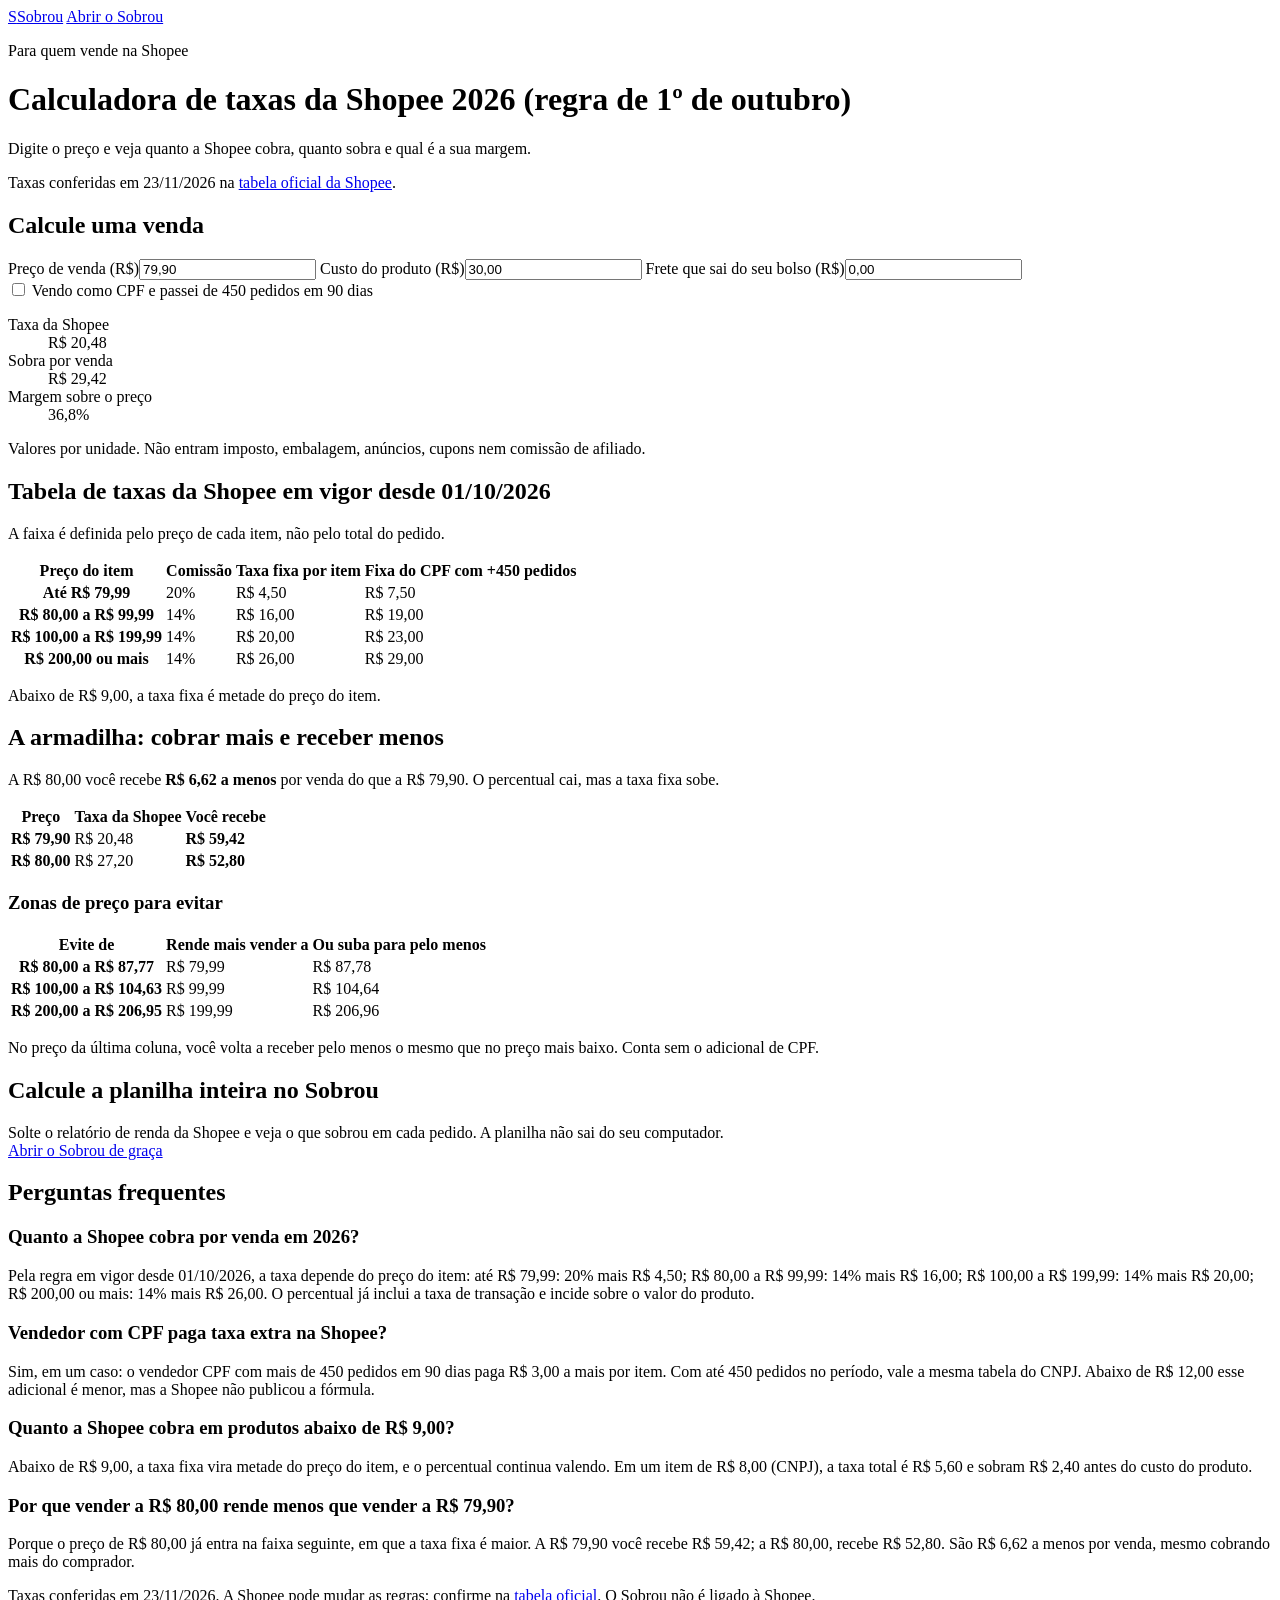
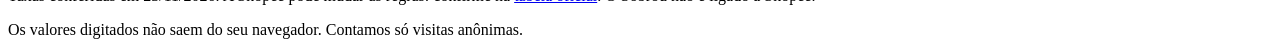
==== calculadora-taxas-shopee/index.html @ 9102aea3 "Publish the Shopee fee calculator page" ====
<!doctype html>
<html lang="pt-BR">
  <head>
    <meta http-equiv="Content-Security-Policy" content="default-src 'self'; script-src 'self'; style-src 'self' 'unsafe-inline'; img-src 'self' data:; font-src 'self'; connect-src 'self' https://eu.i.posthog.com; object-src 'none'; base-uri 'self'; form-action 'none'" />
    <meta charset="UTF-8" />
    <meta name="viewport" content="width=device-width, initial-scale=1" />
    <title>Calculadora de taxas da Shopee 2026: quanto a Shopee cobra</title>
    <meta name="description" content="Calcule grátis quanto a Shopee cobra por venda em 2026: taxa, quanto sobra e sua margem. Tabela em vigor, preços que rendem menos e perguntas frequentes." />
    <link rel="canonical" href="https://banzaki.github.io/sobrou-app/calculadora-taxas-shopee/" />
    <meta property="og:type" content="website" />
    <meta property="og:locale" content="pt_BR" />
    <meta property="og:title" content="Calculadora de taxas da Shopee 2026" />
    <meta property="og:description" content="Veja quanto a Shopee cobra e quanto sobra em cada venda." />
    <meta property="og:url" content="https://banzaki.github.io/sobrou-app/calculadora-taxas-shopee/" />
    <link rel="icon" href="data:image/svg+xml,%3Csvg xmlns='http://www.w3.org/2000/svg' viewBox='0 0 32 32'%3E%3Crect width='32' height='32' rx='8' fill='%231b1b1f'/%3E%3Ctext x='16' y='23' font-size='20' font-weight='700' text-anchor='middle' fill='%2339c58a' font-family='Arial'%3ES%3C/text%3E%3C/svg%3E" />
    <script type="module" crossorigin src="/sobrou-app/assets/calculator-DXij-sc-.js"></script>
    <link rel="modulepreload" crossorigin href="/sobrou-app/assets/styles-wYc5TM-w.js">
    <link rel="stylesheet" crossorigin href="/sobrou-app/assets/styles-n1t_iEj8.css">
    <link rel="stylesheet" crossorigin href="/sobrou-app/assets/calculator-CdUKqZpy.css">
  </head>
  <body>
    <header class="topbar">
  <div class="topbar-inner">
    <a class="logo" href="../" aria-label="Sobrou, início"><span class="logo-mark">S</span><span>Sobrou</span></a>
    <a class="top-link" href="../?utm_source=calculadora&utm_medium=cta">Abrir o Sobrou</a>
  </div>
</header>
<main class="main calc-page">
  <div class="stack">
    <div class="hero">
      <p class="kicker">Para quem vende na Shopee</p>
      <h1>Calculadora de taxas da Shopee 2026 (regra de 1º de outubro)</h1>
      <p class="lead">Digite o preço e veja quanto a Shopee cobra, quanto sobra e qual é a sua margem.</p>
      <p class="muted small note-line">Taxas conferidas em 23/11/2026 na <a href="https://seller.shopee.com.br/edu/article/26839" rel="noopener">tabela oficial da Shopee</a>.</p>
    </div>

    <section class="card calc" aria-labelledby="calc-title">
      <h2 id="calc-title">Calcule uma venda</h2>
      <div class="calc-fields">
        <label class="field" for="price">Preço de venda (R$)<input class="money" id="price" inputmode="decimal" autocomplete="off" value="79,90" /></label>
        <label class="field" for="cost">Custo do produto (R$)<input class="money" id="cost" inputmode="decimal" autocomplete="off" value="30,00" /></label>
        <label class="field" for="shipping">Frete que sai do seu bolso (R$)<input class="money" id="shipping" inputmode="decimal" autocomplete="off" value="0,00" /></label>
      </div>
      <label class="check"><input type="checkbox" id="cpf" /> Vendo como CPF e passei de 450 pedidos em 90 dias</label>
      <div id="result" aria-live="polite"><dl class="result-grid">
  <div><dt>Taxa da Shopee</dt><dd class="red">R$ 20,48</dd></div>
  <div><dt>Sobra por venda</dt><dd class="green">R$ 29,42</dd></div>
  <div><dt>Margem sobre o preço</dt><dd class="green">36,8%</dd></div>
</dl></div>
      <p class="muted small note-line">Valores por unidade. Não entram imposto, embalagem, anúncios, cupons nem comissão de afiliado.</p>
      <noscript><p class="notice warn">Ative o JavaScript para calcular outro preço.</p></noscript>
    </section>

    <section class="card" aria-labelledby="table-title">
      <h2 id="table-title">Tabela de taxas da Shopee em vigor desde 01/10/2026</h2>
      <p class="section-lead">A faixa é definida pelo preço de cada item, não pelo total do pedido.</p>
      <div class="table-wrap"><table class="orders compact" id="fee-table">
        <thead><tr><th scope="col">Preço do item</th><th scope="col" class="n">Comissão</th><th scope="col" class="n">Taxa fixa por item</th><th scope="col" class="n">Fixa do CPF com +450 pedidos</th></tr></thead>
        <tbody><tr><th scope="row">Até R$ 79,99</th><td class="n">20%</td><td class="n">R$ 4,50</td><td class="n">R$ 7,50</td></tr><tr><th scope="row">R$ 80,00 a R$ 99,99</th><td class="n">14%</td><td class="n">R$ 16,00</td><td class="n">R$ 19,00</td></tr><tr><th scope="row">R$ 100,00 a R$ 199,99</th><td class="n">14%</td><td class="n">R$ 20,00</td><td class="n">R$ 23,00</td></tr><tr><th scope="row">R$ 200,00 ou mais</th><td class="n">14%</td><td class="n">R$ 26,00</td><td class="n">R$ 29,00</td></tr></tbody>
      </table></div>
      <p class="muted small note-line">Abaixo de R$ 9,00, a taxa fixa é metade do preço do item.</p>
    </section>

    <section class="card" aria-labelledby="trap-title">
      <h2 id="trap-title">A armadilha: cobrar mais e receber menos</h2>
      <p class="section-lead">A R$ 80,00 você recebe <b>R$ 6,62 a menos</b> por venda do que a R$ 79,90. O percentual cai, mas a taxa fixa sobe.</p>
      <div class="table-wrap"><table class="orders compact" id="trap-example">
        <thead><tr><th scope="col">Preço</th><th scope="col" class="n">Taxa da Shopee</th><th scope="col" class="n">Você recebe</th></tr></thead>
        <tbody><tr><th scope="row">R$ 79,90</th><td class="n">R$ 20,48</td><td class="n"><b>R$ 59,42</b></td></tr><tr><th scope="row">R$ 80,00</th><td class="n">R$ 27,20</td><td class="n"><b>R$ 52,80</b></td></tr></tbody>
      </table></div>
      <h3>Zonas de preço para evitar</h3>
      <div class="table-wrap"><table class="orders compact" id="trap-zones">
        <thead><tr><th scope="col">Evite de</th><th scope="col" class="n">Rende mais vender a</th><th scope="col" class="n">Ou suba para pelo menos</th></tr></thead>
        <tbody><tr><th scope="row">R$ 80,00 a R$ 87,77</th><td class="n">R$ 79,99</td><td class="n">R$ 87,78</td></tr><tr><th scope="row">R$ 100,00 a R$ 104,63</th><td class="n">R$ 99,99</td><td class="n">R$ 104,64</td></tr><tr><th scope="row">R$ 200,00 a R$ 206,95</th><td class="n">R$ 199,99</td><td class="n">R$ 206,96</td></tr></tbody>
      </table></div>
      <p class="muted small note-line">No preço da última coluna, você volta a receber pelo menos o mesmo que no preço mais baixo. Conta sem o adicional de CPF.</p>
    </section>

    <section class="cta" aria-labelledby="cta-title">
      <div>
        <h2 id="cta-title">Calcule a planilha inteira no Sobrou</h2>
        <span>Solte o relatório de renda da Shopee e veja o que sobrou em cada pedido. A planilha não sai do seu computador.</span>
      </div>
      <a class="btn primary big-btn" href="../?utm_source=calculadora&utm_medium=cta">Abrir o Sobrou de graça</a>
    </section>

    <section class="card faq" aria-labelledby="faq-title">
      <h2 id="faq-title">Perguntas frequentes</h2>
      <h3>Quanto a Shopee cobra por venda em 2026?</h3>
      <p>Pela regra em vigor desde 01/10/2026, a taxa depende do preço do item: até R$ 79,99: 20% mais R$ 4,50; R$ 80,00 a R$ 99,99: 14% mais R$ 16,00; R$ 100,00 a R$ 199,99: 14% mais R$ 20,00; R$ 200,00 ou mais: 14% mais R$ 26,00. O percentual já inclui a taxa de transação e incide sobre o valor do produto.</p>
      <h3>Vendedor com CPF paga taxa extra na Shopee?</h3>
      <p>Sim, em um caso: o vendedor CPF com mais de 450 pedidos em 90 dias paga R$ 3,00 a mais por item. Com até 450 pedidos no período, vale a mesma tabela do CNPJ. Abaixo de R$ 12,00 esse adicional é menor, mas a Shopee não publicou a fórmula.</p>
      <h3>Quanto a Shopee cobra em produtos abaixo de R$ 9,00?</h3>
      <p>Abaixo de R$ 9,00, a taxa fixa vira metade do preço do item, e o percentual continua valendo. Em um item de R$ 8,00 (CNPJ), a taxa total é R$ 5,60 e sobram R$ 2,40 antes do custo do produto.</p>
      <h3>Por que vender a R$ 80,00 rende menos que vender a R$ 79,90?</h3>
      <p>Porque o preço de R$ 80,00 já entra na faixa seguinte, em que a taxa fixa é maior. A R$ 79,90 você recebe R$ 59,42; a R$ 80,00, recebe R$ 52,80. São R$ 6,62 a menos por venda, mesmo cobrando mais do comprador.</p>
    </section>
  </div>
</main>
<footer class="footer">
  <p>Taxas conferidas em 23/11/2026. A Shopee pode mudar as regras: confirme na <a href="https://seller.shopee.com.br/edu/article/26839" rel="noopener">tabela oficial</a>. O Sobrou não é ligado à Shopee.</p>
  <p class="test-note">Os valores digitados não saem do seu navegador. Contamos só visitas anônimas.</p>
</footer>
<script type="application/ld+json">{"@context":"https://schema.org","@type":"FAQPage","mainEntity":[{"@type":"Question","name":"Quanto a Shopee cobra por venda em 2026?","acceptedAnswer":{"@type":"Answer","text":"Pela regra em vigor desde 01/10/2026, a taxa depende do preço do item: até R$ 79,99: 20% mais R$ 4,50; R$ 80,00 a R$ 99,99: 14% mais R$ 16,00; R$ 100,00 a R$ 199,99: 14% mais R$ 20,00; R$ 200,00 ou mais: 14% mais R$ 26,00. O percentual já inclui a taxa de transação e incide sobre o valor do produto."}},{"@type":"Question","name":"Vendedor com CPF paga taxa extra na Shopee?","acceptedAnswer":{"@type":"Answer","text":"Sim, em um caso: o vendedor CPF com mais de 450 pedidos em 90 dias paga R$ 3,00 a mais por item. Com até 450 pedidos no período, vale a mesma tabela do CNPJ. Abaixo de R$ 12,00 esse adicional é menor, mas a Shopee não publicou a fórmula."}},{"@type":"Question","name":"Quanto a Shopee cobra em produtos abaixo de R$ 9,00?","acceptedAnswer":{"@type":"Answer","text":"Abaixo de R$ 9,00, a taxa fixa vira metade do preço do item, e o percentual continua valendo. Em um item de R$ 8,00 (CNPJ), a taxa total é R$ 5,60 e sobram R$ 2,40 antes do custo do produto."}},{"@type":"Question","name":"Por que vender a R$ 80,00 rende menos que vender a R$ 79,90?","acceptedAnswer":{"@type":"Answer","text":"Porque o preço de R$ 80,00 já entra na faixa seguinte, em que a taxa fixa é maior. A R$ 79,90 você recebe R$ 59,42; a R$ 80,00, recebe R$ 52,80. São R$ 6,62 a menos por venda, mesmo cobrando mais do comprador."}}]}</script>
  </body>
</html>
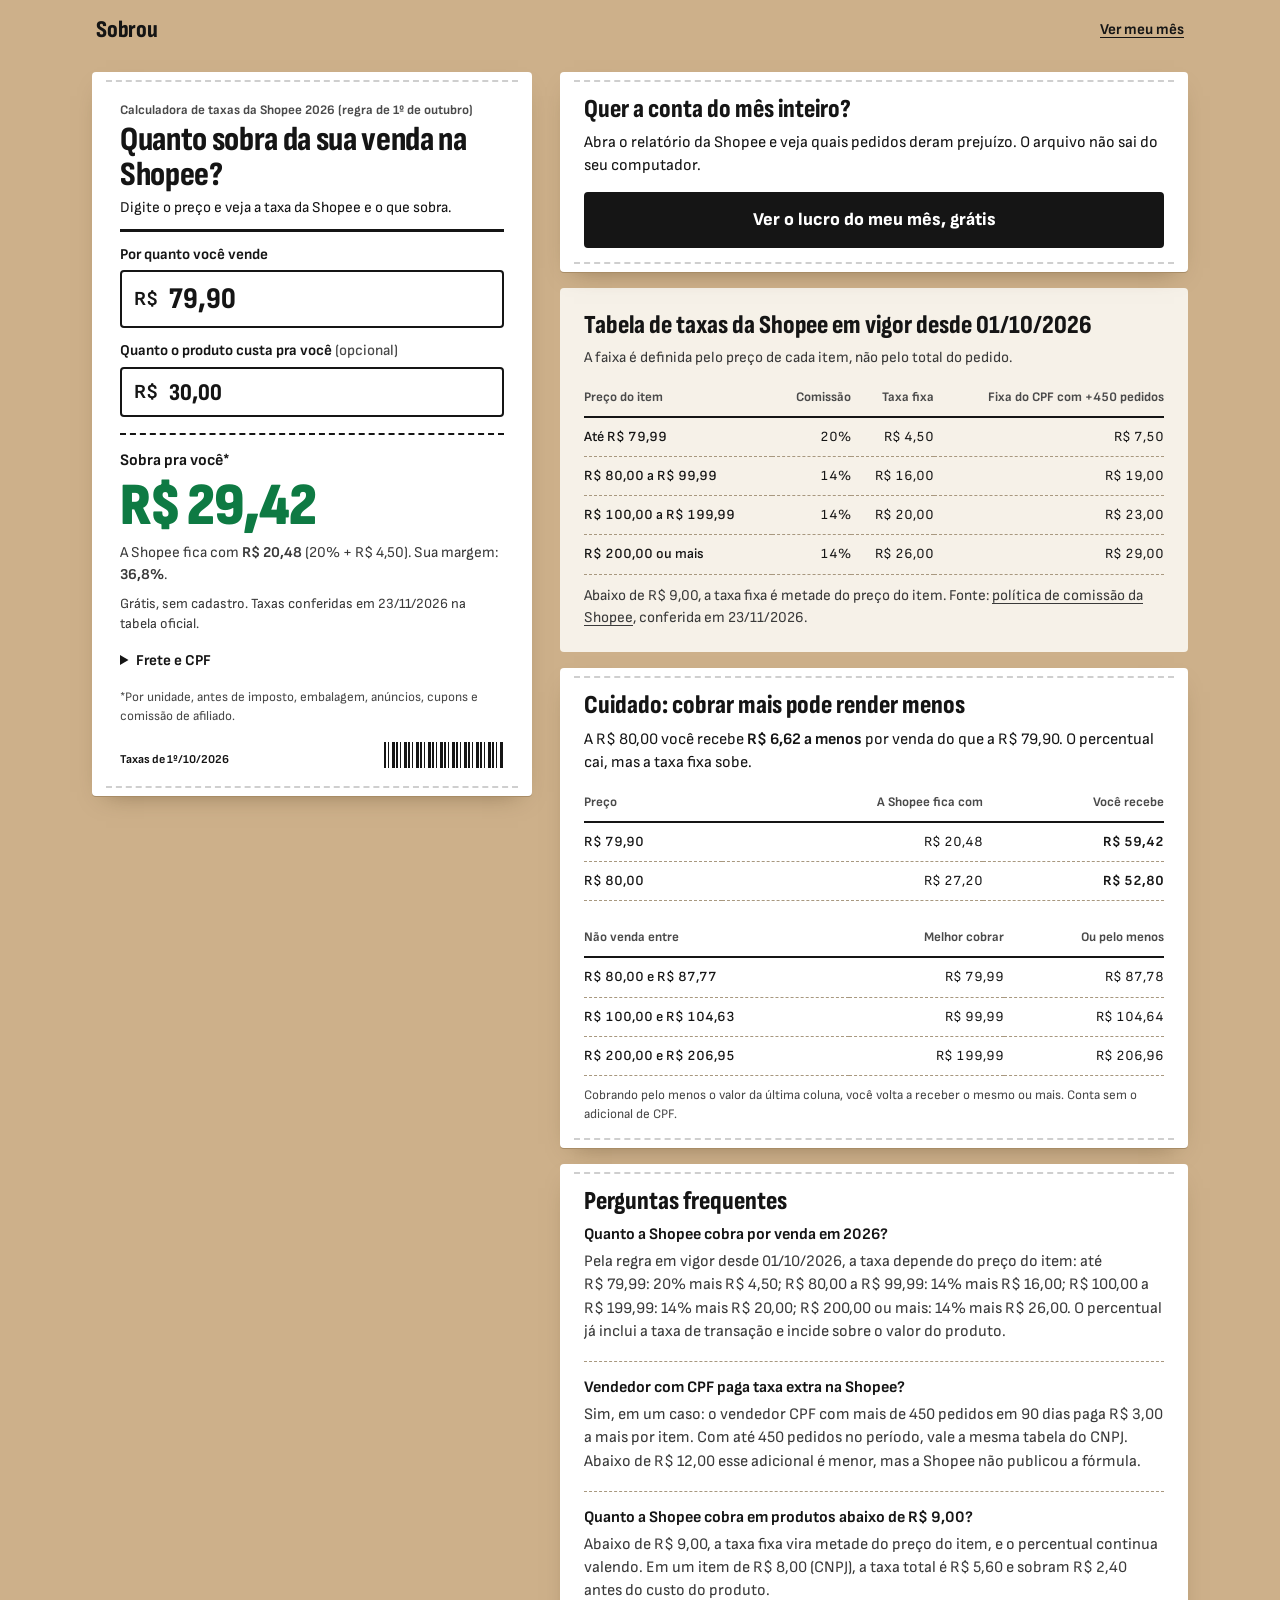
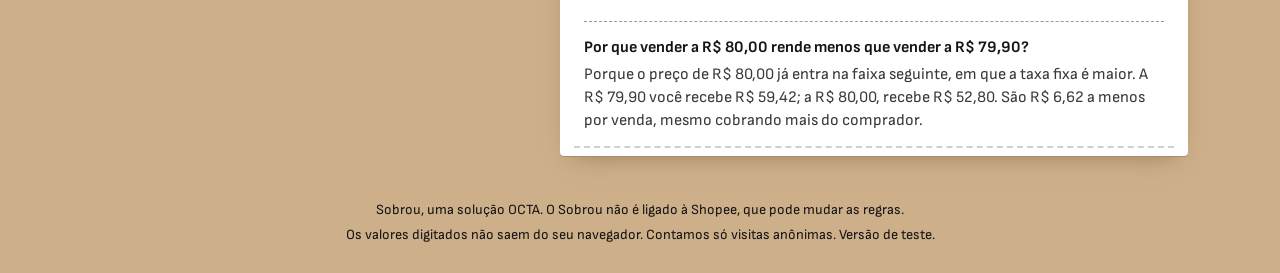
==== commit 49c5af27: "Publish Sobrou redesign (direction A: shipping label) Co-Authored-By: Claude Opus 5.5 <noreply@anthr" ====
--- a/calculadora-taxas-shopee/index.html
+++ b/calculadora-taxas-shopee/index.html
@@ -13,78 +13,63 @@
     <meta property="og:description" content="Veja quanto a Shopee cobra e quanto sobra em cada venda." />
     <meta property="og:url" content="https://banzaki.github.io/sobrou-app/calculadora-taxas-shopee/" />
     <link rel="icon" href="data:image/svg+xml,%3Csvg xmlns='http://www.w3.org/2000/svg' viewBox='0 0 32 32'%3E%3Crect width='32' height='32' rx='8' fill='%231b1b1f'/%3E%3Ctext x='16' y='23' font-size='20' font-weight='700' text-anchor='middle' fill='%2339c58a' font-family='Arial'%3ES%3C/text%3E%3C/svg%3E" />
-    <script type="module" crossorigin src="/sobrou-app/assets/calculator-DXij-sc-.js"></script>
-    <link rel="modulepreload" crossorigin href="/sobrou-app/assets/styles-wYc5TM-w.js">
-    <link rel="stylesheet" crossorigin href="/sobrou-app/assets/styles-n1t_iEj8.css">
-    <link rel="stylesheet" crossorigin href="/sobrou-app/assets/calculator-CdUKqZpy.css">
+    <script type="module" crossorigin src="../assets/calculator-__ZuzX8U.js"></script>
+    <link rel="modulepreload" crossorigin href="../assets/styles-CxBQAnk2.js">
+    <link rel="stylesheet" crossorigin href="../assets/styles-BLT41AiV.css">
+    <link rel="stylesheet" crossorigin href="../assets/calculator-DcbQQ-tj.css">
   </head>
   <body>
-    <header class="topbar">
-  <div class="topbar-inner">
-    <a class="logo" href="../" aria-label="Sobrou, início"><span class="logo-mark">S</span><span>Sobrou</span></a>
-    <a class="top-link" href="../?utm_source=calculadora&utm_medium=cta">Abrir o Sobrou</a>
-  </div>
+    <header class="top">
+  <a class="brand" href="../" aria-label="Sobrou, início">Sobrou</a>
+  <a class="top-action" href="../?utm_source=calculadora&utm_medium=cta#/planilha">Ver meu mês</a>
 </header>
-<main class="main calc-page">
+<main class="wrap two">
+  <div class="label"><div class="calc" role="group" aria-label="Calculadora de quanto sobra">
+  <h1 class="seo">Calculadora de taxas da Shopee 2026 (regra de 1º de outubro)</h1>
+  <p class="head">Quanto sobra da sua venda na Shopee?</p>
+  <p class="promise">Digite o preço e veja a taxa da Shopee e o que sobra.</p>
+  <label class="f f-price" for="calc-price"><span class="f-label">Por quanto você vende</span><span class="f-box"><i>R$</i><input id="calc-price" data-calc="price" inputmode="decimal" autocomplete="off" placeholder="0,00" value="79,90" /></span></label>
+  <label class="f f-cost" for="calc-cost"><span class="f-label">Quanto o produto custa pra você <em>(opcional)</em></span><span class="f-box"><i>R$</i><input id="calc-cost" data-calc="cost" inputmode="decimal" autocomplete="off" placeholder="0,00" value="30,00" /></span></label>
+  <output class="res" for="calc-price calc-cost" aria-live="polite"><span class="res-l">Sobra pra você*</span> <strong class="res-v">R$ 29,42</strong> <span class="res-f">A Shopee fica com <b>R$ 20,48</b> (20% + R$ 4,50). Sua margem: <b>36,8%</b>.</span></output>
+  <p class="trust">Grátis, sem cadastro. Taxas conferidas em 23/11/2026 na tabela oficial.</p>
+  <div class="warnings" aria-live="polite"></div>
+  <details class="more">
+    <summary>Frete e CPF</summary>
+    <label class="f f-ship" for="calc-shipping"><span class="f-label">Frete pago por você</span><span class="f-box"><i>R$</i><input id="calc-shipping" data-calc="shipping" inputmode="decimal" autocomplete="off" placeholder="0,00" value="" /></span></label>
+    <label class="check"><input type="checkbox" data-calc="cpf" /> <span>Vendo com CPF e fiz mais de 450 pedidos em 90 dias</span></label>
+  </details>
+  <p class="calc-note">*Por unidade, antes de imposto, embalagem, anúncios, cupons e comissão de afiliado.</p>
+  <div class="code"><span>Taxas de 1º/10/2026</span><span class="bars" aria-hidden="true"></span></div>
+</div><noscript><p class="aviso">Ative o JavaScript para calcular outro preço.</p></noscript></div>
   <div class="stack">
-    <div class="hero">
-      <p class="kicker">Para quem vende na Shopee</p>
-      <h1>Calculadora de taxas da Shopee 2026 (regra de 1º de outubro)</h1>
-      <p class="lead">Digite o preço e veja quanto a Shopee cobra, quanto sobra e qual é a sua margem.</p>
-      <p class="muted small note-line">Taxas conferidas em 23/11/2026 na <a href="https://seller.shopee.com.br/edu/article/26839" rel="noopener">tabela oficial da Shopee</a>.</p>
-    </div>
-
-    <section class="card calc" aria-labelledby="calc-title">
-      <h2 id="calc-title">Calcule uma venda</h2>
-      <div class="calc-fields">
-        <label class="field" for="price">Preço de venda (R$)<input class="money" id="price" inputmode="decimal" autocomplete="off" value="79,90" /></label>
-        <label class="field" for="cost">Custo do produto (R$)<input class="money" id="cost" inputmode="decimal" autocomplete="off" value="30,00" /></label>
-        <label class="field" for="shipping">Frete que sai do seu bolso (R$)<input class="money" id="shipping" inputmode="decimal" autocomplete="off" value="0,00" /></label>
-      </div>
-      <label class="check"><input type="checkbox" id="cpf" /> Vendo como CPF e passei de 450 pedidos em 90 dias</label>
-      <div id="result" aria-live="polite"><dl class="result-grid">
-  <div><dt>Taxa da Shopee</dt><dd class="red">R$ 20,48</dd></div>
-  <div><dt>Sobra por venda</dt><dd class="green">R$ 29,42</dd></div>
-  <div><dt>Margem sobre o preço</dt><dd class="green">36,8%</dd></div>
-</dl></div>
-      <p class="muted small note-line">Valores por unidade. Não entram imposto, embalagem, anúncios, cupons nem comissão de afiliado.</p>
-      <noscript><p class="notice warn">Ative o JavaScript para calcular outro preço.</p></noscript>
+    <section class="label block cta" aria-labelledby="cta-title">
+      <h2 id="cta-title">Quer a conta do mês inteiro?</h2>
+      <p>Abra o relatório da Shopee e veja quais pedidos deram prejuízo. O arquivo não sai do seu computador.</p>
+      <a class="btn primary" href="../?utm_source=calculadora&utm_medium=cta#/planilha">Ver o lucro do meu mês, grátis</a>
     </section>
-
-    <section class="card" aria-labelledby="table-title">
-      <h2 id="table-title">Tabela de taxas da Shopee em vigor desde 01/10/2026</h2>
-      <p class="section-lead">A faixa é definida pelo preço de cada item, não pelo total do pedido.</p>
-      <div class="table-wrap"><table class="orders compact" id="fee-table">
-        <thead><tr><th scope="col">Preço do item</th><th scope="col" class="n">Comissão</th><th scope="col" class="n">Taxa fixa por item</th><th scope="col" class="n">Fixa do CPF com +450 pedidos</th></tr></thead>
-        <tbody><tr><th scope="row">Até R$ 79,99</th><td class="n">20%</td><td class="n">R$ 4,50</td><td class="n">R$ 7,50</td></tr><tr><th scope="row">R$ 80,00 a R$ 99,99</th><td class="n">14%</td><td class="n">R$ 16,00</td><td class="n">R$ 19,00</td></tr><tr><th scope="row">R$ 100,00 a R$ 199,99</th><td class="n">14%</td><td class="n">R$ 20,00</td><td class="n">R$ 23,00</td></tr><tr><th scope="row">R$ 200,00 ou mais</th><td class="n">14%</td><td class="n">R$ 26,00</td><td class="n">R$ 29,00</td></tr></tbody>
-      </table></div>
-      <p class="muted small note-line">Abaixo de R$ 9,00, a taxa fixa é metade do preço do item.</p>
-    </section>
-
-    <section class="card" aria-labelledby="trap-title">
-      <h2 id="trap-title">A armadilha: cobrar mais e receber menos</h2>
-      <p class="section-lead">A R$ 80,00 você recebe <b>R$ 6,62 a menos</b> por venda do que a R$ 79,90. O percentual cai, mas a taxa fixa sobe.</p>
-      <div class="table-wrap"><table class="orders compact" id="trap-example">
-        <thead><tr><th scope="col">Preço</th><th scope="col" class="n">Taxa da Shopee</th><th scope="col" class="n">Você recebe</th></tr></thead>
-        <tbody><tr><th scope="row">R$ 79,90</th><td class="n">R$ 20,48</td><td class="n"><b>R$ 59,42</b></td></tr><tr><th scope="row">R$ 80,00</th><td class="n">R$ 27,20</td><td class="n"><b>R$ 52,80</b></td></tr></tbody>
-      </table></div>
-      <h3>Zonas de preço para evitar</h3>
-      <div class="table-wrap"><table class="orders compact" id="trap-zones">
-        <thead><tr><th scope="col">Evite de</th><th scope="col" class="n">Rende mais vender a</th><th scope="col" class="n">Ou suba para pelo menos</th></tr></thead>
-        <tbody><tr><th scope="row">R$ 80,00 a R$ 87,77</th><td class="n">R$ 79,99</td><td class="n">R$ 87,78</td></tr><tr><th scope="row">R$ 100,00 a R$ 104,63</th><td class="n">R$ 99,99</td><td class="n">R$ 104,64</td></tr><tr><th scope="row">R$ 200,00 a R$ 206,95</th><td class="n">R$ 199,99</td><td class="n">R$ 206,96</td></tr></tbody>
-      </table></div>
-      <p class="muted small note-line">No preço da última coluna, você volta a receber pelo menos o mesmo que no preço mais baixo. Conta sem o adicional de CPF.</p>
-    </section>
-
-    <section class="cta" aria-labelledby="cta-title">
-      <div>
-        <h2 id="cta-title">Calcule a planilha inteira no Sobrou</h2>
-        <span>Solte o relatório de renda da Shopee e veja o que sobrou em cada pedido. A planilha não sai do seu computador.</span>
-      </div>
-      <a class="btn primary big-btn" href="../?utm_source=calculadora&utm_medium=cta">Abrir o Sobrou de graça</a>
-    </section>
-
-    <section class="card faq" aria-labelledby="faq-title">
+    <section class="paper" aria-labelledby="table-title">
+  <h2 id="table-title">Tabela de taxas da Shopee em vigor desde 01/10/2026</h2>
+  <p>A faixa é definida pelo preço de cada item, não pelo total do pedido.</p>
+  <table class="grid" id="fee-table">
+    <thead><tr><th scope="col">Preço do item</th><th scope="col">Comissão</th><th scope="col">Taxa fixa</th><th scope="col">Fixa do CPF com +450 pedidos</th></tr></thead>
+    <tbody><tr><th scope="row">Até R$ 79,99</th><td>20%</td><td>R$ 4,50</td><td>R$ 7,50</td></tr><tr><th scope="row">R$ 80,00 a R$ 99,99</th><td>14%</td><td>R$ 16,00</td><td>R$ 19,00</td></tr><tr><th scope="row">R$ 100,00 a R$ 199,99</th><td>14%</td><td>R$ 20,00</td><td>R$ 23,00</td></tr><tr><th scope="row">R$ 200,00 ou mais</th><td>14%</td><td>R$ 26,00</td><td>R$ 29,00</td></tr></tbody>
+  </table>
+  <p class="source">Abaixo de R$ 9,00, a taxa fixa é metade do preço do item. Fonte: <a href="https://seller.shopee.com.br/edu/article/26839" rel="noopener">política de comissão da Shopee</a>, conferida em 23/11/2026.</p>
+</section>
+    <section class="label block" aria-labelledby="trap-title">
+  <h2 id="trap-title">Cuidado: cobrar mais pode render menos</h2>
+  <p>A R$ 80,00 você recebe <b>R$ 6,62 a menos</b> por venda do que a R$ 79,90. O percentual cai, mas a taxa fixa sobe.</p>
+  <table class="grid" id="trap-example">
+    <thead><tr><th scope="col">Preço</th><th scope="col">A Shopee fica com</th><th scope="col">Você recebe</th></tr></thead>
+    <tbody><tr><th scope="row">R$ 79,90</th><td>R$ 20,48</td><td><b>R$ 59,42</b></td></tr><tr><th scope="row">R$ 80,00</th><td>R$ 27,20</td><td><b>R$ 52,80</b></td></tr></tbody>
+  </table>
+  <table class="grid" id="trap-zones">
+    <thead><tr><th scope="col">Não venda entre</th><th scope="col">Melhor cobrar</th><th scope="col">Ou pelo menos</th></tr></thead>
+    <tbody><tr><th scope="row">R$ 80,00 e R$ 87,77</th><td>R$ 79,99</td><td>R$ 87,78</td></tr><tr><th scope="row">R$ 100,00 e R$ 104,63</th><td>R$ 99,99</td><td>R$ 104,64</td></tr><tr><th scope="row">R$ 200,00 e R$ 206,95</th><td>R$ 199,99</td><td>R$ 206,96</td></tr></tbody>
+  </table>
+  <p class="source">Cobrando pelo menos o valor da última coluna, você volta a receber o mesmo ou mais. Conta sem o adicional de CPF.</p>
+</section>
+    <section class="label block faq" aria-labelledby="faq-title">
       <h2 id="faq-title">Perguntas frequentes</h2>
       <h3>Quanto a Shopee cobra por venda em 2026?</h3>
       <p>Pela regra em vigor desde 01/10/2026, a taxa depende do preço do item: até R$ 79,99: 20% mais R$ 4,50; R$ 80,00 a R$ 99,99: 14% mais R$ 16,00; R$ 100,00 a R$ 199,99: 14% mais R$ 20,00; R$ 200,00 ou mais: 14% mais R$ 26,00. O percentual já inclui a taxa de transação e incide sobre o valor do produto.</p>
@@ -98,8 +83,8 @@
   </div>
 </main>
 <footer class="footer">
-  <p>Taxas conferidas em 23/11/2026. A Shopee pode mudar as regras: confirme na <a href="https://seller.shopee.com.br/edu/article/26839" rel="noopener">tabela oficial</a>. O Sobrou não é ligado à Shopee.</p>
-  <p class="test-note">Os valores digitados não saem do seu navegador. Contamos só visitas anônimas.</p>
+  <p>Sobrou, uma solução OCTA. O Sobrou não é ligado à Shopee, que pode mudar as regras.</p>
+  <p>Os valores digitados não saem do seu navegador. Contamos só visitas anônimas. Versão de teste.</p>
 </footer>
 <script type="application/ld+json">{"@context":"https://schema.org","@type":"FAQPage","mainEntity":[{"@type":"Question","name":"Quanto a Shopee cobra por venda em 2026?","acceptedAnswer":{"@type":"Answer","text":"Pela regra em vigor desde 01/10/2026, a taxa depende do preço do item: até R$ 79,99: 20% mais R$ 4,50; R$ 80,00 a R$ 99,99: 14% mais R$ 16,00; R$ 100,00 a R$ 199,99: 14% mais R$ 20,00; R$ 200,00 ou mais: 14% mais R$ 26,00. O percentual já inclui a taxa de transação e incide sobre o valor do produto."}},{"@type":"Question","name":"Vendedor com CPF paga taxa extra na Shopee?","acceptedAnswer":{"@type":"Answer","text":"Sim, em um caso: o vendedor CPF com mais de 450 pedidos em 90 dias paga R$ 3,00 a mais por item. Com até 450 pedidos no período, vale a mesma tabela do CNPJ. Abaixo de R$ 12,00 esse adicional é menor, mas a Shopee não publicou a fórmula."}},{"@type":"Question","name":"Quanto a Shopee cobra em produtos abaixo de R$ 9,00?","acceptedAnswer":{"@type":"Answer","text":"Abaixo de R$ 9,00, a taxa fixa vira metade do preço do item, e o percentual continua valendo. Em um item de R$ 8,00 (CNPJ), a taxa total é R$ 5,60 e sobram R$ 2,40 antes do custo do produto."}},{"@type":"Question","name":"Por que vender a R$ 80,00 rende menos que vender a R$ 79,90?","acceptedAnswer":{"@type":"Answer","text":"Porque o preço de R$ 80,00 já entra na faixa seguinte, em que a taxa fixa é maior. A R$ 79,90 você recebe R$ 59,42; a R$ 80,00, recebe R$ 52,80. São R$ 6,62 a menos por venda, mesmo cobrando mais do comprador."}}]}</script>
   </body>
--- a/assets/styles-BLT41AiV.css
+++ b/assets/styles-BLT41AiV.css
@@ -0,0 +1 @@
+@font-face{font-family:Sofia Sans Variable;font-style:normal;font-display:swap;font-weight:1 1000;src:url(./sofia-sans-cyrillic-ext-wght-normal-BwJd6rRh.woff2)format("woff2-variations");unicode-range:U+460-52F,U+1C80-1C8A,U+20B4,U+2DE0-2DFF,U+A640-A69F,U+FE2E-FE2F}@font-face{font-family:Sofia Sans Variable;font-style:normal;font-display:swap;font-weight:1 1000;src:url(./sofia-sans-cyrillic-wght-normal-waSyF_sL.woff2)format("woff2-variations");unicode-range:U+301,U+400-45F,U+490-491,U+4B0-4B1,U+2116}@font-face{font-family:Sofia Sans Variable;font-style:normal;font-display:swap;font-weight:1 1000;src:url(./sofia-sans-greek-wght-normal-BVXOQ11m.woff2)format("woff2-variations");unicode-range:U+370-377,U+37A-37F,U+384-38A,U+38C,U+38E-3A1,U+3A3-3FF}@font-face{font-family:Sofia Sans Variable;font-style:normal;font-display:swap;font-weight:1 1000;src:url(./sofia-sans-latin-ext-wght-normal-WAXdtJoO.woff2)format("woff2-variations");unicode-range:U+100-2BA,U+2BD-2C5,U+2C7-2CC,U+2CE-2D7,U+2DD-2FF,U+304,U+308,U+329,U+1D00-1DBF,U+1E00-1E9F,U+1EF2-1EFF,U+2020,U+20A0-20AB,U+20AD-20C0,U+2113,U+2C60-2C7F,U+A720-A7FF}@font-face{font-family:Sofia Sans Variable;font-style:normal;font-display:swap;font-weight:1 1000;src:url(./sofia-sans-latin-wght-normal-B9fg0t1U.woff2)format("woff2-variations");unicode-range:U+??,U+131,U+152-153,U+2BB-2BC,U+2C6,U+2DA,U+2DC,U+304,U+308,U+329,U+2000-206F,U+20AC,U+2122,U+2191,U+2193,U+2212,U+2215,U+FEFF,U+FFFD}@font-face{font-family:Sofia Sans Condensed Variable;font-style:normal;font-display:swap;font-weight:1 1000;src:url(./sofia-sans-condensed-cyrillic-ext-wght-normal-IxHM2cMc.woff2)format("woff2-variations");unicode-range:U+460-52F,U+1C80-1C8A,U+20B4,U+2DE0-2DFF,U+A640-A69F,U+FE2E-FE2F}@font-face{font-family:Sofia Sans Condensed Variable;font-style:normal;font-display:swap;font-weight:1 1000;src:url(./sofia-sans-condensed-cyrillic-wght-normal-BoqAdnJd.woff2)format("woff2-variations");unicode-range:U+301,U+400-45F,U+490-491,U+4B0-4B1,U+2116}@font-face{font-family:Sofia Sans Condensed Variable;font-style:normal;font-display:swap;font-weight:1 1000;src:url(./sofia-sans-condensed-greek-wght-normal-DjX599I9.woff2)format("woff2-variations");unicode-range:U+370-377,U+37A-37F,U+384-38A,U+38C,U+38E-3A1,U+3A3-3FF}@font-face{font-family:Sofia Sans Condensed Variable;font-style:normal;font-display:swap;font-weight:1 1000;src:url(./sofia-sans-condensed-latin-ext-wght-normal-CF2pCH9N.woff2)format("woff2-variations");unicode-range:U+100-2BA,U+2BD-2C5,U+2C7-2CC,U+2CE-2D7,U+2DD-2FF,U+304,U+308,U+329,U+1D00-1DBF,U+1E00-1E9F,U+1EF2-1EFF,U+2020,U+20A0-20AB,U+20AD-20C0,U+2113,U+2C60-2C7F,U+A720-A7FF}@font-face{font-family:Sofia Sans Condensed Variable;font-style:normal;font-display:swap;font-weight:1 1000;src:url(./sofia-sans-condensed-latin-wght-normal-DsAD_hOx.woff2)format("woff2-variations");unicode-range:U+??,U+131,U+152-153,U+2BB-2BC,U+2C6,U+2DA,U+2DC,U+304,U+308,U+329,U+2000-206F,U+20AC,U+2122,U+2191,U+2193,U+2212,U+2215,U+FEFF,U+FFFD}:root{--kraft:#cdb08a;--kraft-edge:#a88c66;--label:#fff;--paper:#f6f1e8;--ink:#151515;--ink-2:#3a3a3a;--ink-3:#4a4a4a;--note:#ffe9a8;--focus:#1b6fe0;--gain:#0e7a43;--loss:#c42b23;--empty:#9a9a9a;--rule:#a8987f;--radius:4px;--shadow:0 1px 0 #a88c66, 0 10px 24px -14px #4632148c;--sans:"Sofia Sans Variable", system-ui, sans-serif;--condensed:"Sofia Sans Condensed Variable", "Sofia Sans Variable", system-ui, sans-serif;font-family:var(--sans);color:var(--ink)}*{box-sizing:border-box}html{-webkit-text-size-adjust:100%}body{background:var(--kraft);-webkit-font-smoothing:antialiased;margin:0;font-size:16px;line-height:1.45}h1,h2,h3,p,ul,ol,dl,dd,figure{margin:0}button,input,textarea{font:inherit;color:inherit}button{cursor:pointer}button:disabled{cursor:not-allowed;opacity:.55}summary{cursor:pointer;padding:10px 0;font-weight:700}input::placeholder{color:#8a8f96}:focus-visible{outline:3px solid var(--focus);outline-offset:2px}h2{font-family:var(--condensed);margin-bottom:8px;font-size:26px;font-weight:800;line-height:1.05}h3{font-size:16px}a{color:var(--ink);text-underline-offset:3px}.app{flex-direction:column;min-height:100vh;display:flex}.app>main{flex:1}.top{justify-content:space-between;align-items:center;gap:12px;width:100%;max-width:1120px;margin:0 auto;padding:4px 14px;display:flex}.brand{font-family:var(--condensed);letter-spacing:-.01em;font-size:24px;font-weight:800;line-height:44px;text-decoration:none}.top-action{text-underline-offset:3px;background:0 0;border:0;align-items:center;min-height:44px;padding:0;font-size:15px;font-weight:700;text-decoration:underline;display:inline-flex}.wrap{grid-template-columns:minmax(0,1fr);align-content:start;gap:12px;width:100%;max-width:1120px;margin:0 auto;padding:0 12px 28px;display:grid}.wrap.narrow{max-width:680px}.stack{grid-template-columns:minmax(0,1fr);align-content:start;gap:12px;display:grid}.footer{text-align:center;gap:4px;padding:4px 18px 28px;font-size:14px;display:grid}.label{background:var(--label);border-radius:var(--radius);box-shadow:var(--shadow);position:relative}.label:before,.label:after{content:"";border-top:2px dashed var(--ink);opacity:.2;position:absolute;left:14px;right:14px}.label:before{top:8px}.label:after{bottom:8px}.block{padding:18px 16px}.paper{background:var(--paper);border-radius:var(--radius);padding:18px 16px}.aviso{background:var(--note);border-left:5px solid var(--ink);border-radius:var(--radius);padding:10px 12px;font-size:15px}.note-text{color:var(--ink-3);font-size:13px}.calc{min-width:0;padding:16px 16px 18px}.seo{color:var(--ink-3);margin-bottom:2px;font-size:12px;font-weight:700;line-height:1.35}.head{font-family:var(--condensed);letter-spacing:-.01em;font-size:24px;font-weight:800;line-height:1.05}.promise{border-bottom:3px solid var(--ink);margin-bottom:10px;padding:2px 0 8px;font-size:14.5px}.f{display:block}.f-label{margin-bottom:3px;font-size:14.5px;font-weight:700;display:block}.f-label em{color:var(--ink-3);font-style:normal;font-weight:500}.f-box{border:2px solid var(--ink);border-radius:var(--radius);background:var(--label);align-items:center;height:46px;padding:0 12px;display:flex}.f-box:focus-within{outline:3px solid var(--focus);outline-offset:2px}.f-box i{margin-right:8px;font-size:20px;font-style:normal;font-weight:700}.f-box input{width:100%;min-width:0;height:100%;font-family:var(--condensed);background:0 0;border:0;outline:0;flex:1;font-size:24px;font-weight:800}.f-price .f-box{border-width:2.5px;height:54px}.f-price input{font-size:30px}.f-cost{margin-top:8px}.f-ship{margin-top:4px}.f-ship .f-box{height:48px}.f-ship input{font-size:22px}.res{border-top:2px dashed var(--ink);margin-top:10px;padding-top:9px;display:block}.res-l{font-weight:700;display:block}.res-v{font-family:var(--condensed);letter-spacing:-.02em;color:var(--gain);overflow-wrap:anywhere;margin:2px 0 4px;font-size:46px;font-weight:900;line-height:1;display:block}.res-v.loss{color:var(--loss)}.res-v.empty{color:var(--empty)}.res-f{color:var(--ink-2);font-size:14.5px;display:block}.trust{color:var(--ink-2);margin-top:8px;font-size:14px}.warnings .aviso{margin-top:10px}.more{margin-top:6px;font-size:15px}.check{cursor:pointer;align-items:flex-start;gap:10px;min-height:44px;padding-top:12px;font-size:15px;display:flex}.check input{width:20px;height:20px;accent-color:var(--ink);flex:none;margin:1px 0 0}.calc-note{color:var(--ink-3);margin-top:6px;font-size:13px}.code{justify-content:space-between;align-items:flex-end;margin-top:16px;font-size:12px;font-weight:700;display:flex}.bars{background:repeating-linear-gradient(90deg,#151515 0 2px,#0000 2px 4px,#151515 4px 5px,#0000 5px 8px,#151515 8px 11px,#0000 11px 12px);width:120px;height:26px}.btn{text-align:center;border:2px solid var(--ink);border-radius:var(--radius);background:var(--label);width:100%;min-height:48px;color:var(--ink);justify-content:center;align-items:center;padding:10px 16px;font-weight:700;text-decoration:none;display:flex}.btn.primary{background:var(--ink);color:#fff;min-height:56px;font-size:18px;font-weight:800}.btn.inline{width:auto}.link{text-underline-offset:3px;background:0 0;border:0;align-items:center;min-height:44px;padding:0;font-weight:700;text-decoration:underline;display:inline-flex}.paper>p{color:var(--ink-2);font-size:15px}.grid{border-collapse:collapse;font-variant-numeric:tabular-nums;width:100%;margin-top:10px}.grid th,.grid td{text-align:right;vertical-align:bottom;padding:9px 0 9px 8px;font-size:14px}.grid th:first-child{text-align:left;padding-left:0}.grid thead th{color:var(--ink-3);border-bottom:2px solid var(--ink);font-size:13px;font-weight:700}.grid tbody th{font-weight:600}.grid tbody tr>*{border-bottom:1px dashed var(--rule);vertical-align:top}.source{color:var(--ink-3);margin-top:10px;font-size:13px}.source a{color:inherit}.sheet{padding:22px 16px 24px;scroll-margin-top:8px}.btn.pick{margin-top:14px}.btn.pick.over{outline:3px dashed var(--ink);outline-offset:3px}.formats{text-align:center;margin-top:6px;font-size:14.5px}.sheet .btn.example,.upload .btn.example{margin-top:10px}.privacy{color:var(--ink-2);border-left:3px solid var(--gain);margin-top:12px;padding-left:12px;font-size:14px}.guide{border-top:2px dashed var(--ink);margin-top:22px;padding-top:14px}.guide h3{font-family:var(--condensed);font-size:22px;font-weight:800}.guide>p{margin-top:2px;font-size:15px}.steps{grid-template-columns:minmax(0,1fr);gap:16px;margin:12px 0 0;padding:0;list-style:none;display:grid}.steps li{grid-template-columns:30px minmax(0,1fr);align-content:start;gap:4px 10px;display:grid}.step-n{background:var(--ink);color:#fff;border-radius:50%;grid-row:span 2;place-items:center;width:30px;height:30px;font-weight:800;display:grid}.steps p{font-weight:600}.shot{width:100%;height:auto;font-family:var(--sans);display:block}.guide>p.drawn{color:var(--ink-3);margin-top:8px;font-size:13px}.guide details{margin-top:8px;font-size:15px}.upload h1{font-family:var(--condensed);font-size:28px;font-weight:800;line-height:1.05}.upload h1+p{margin-top:6px}.upload h2{margin:16px 0 0;font-size:22px}.error{background:var(--note);border-left:5px solid var(--loss);border-radius:var(--radius);margin-top:12px;padding:10px 12px}.loaded{border-top:2px dashed var(--ink);margin-top:14px;padding-top:12px}.files{overflow-wrap:anywhere;gap:4px;margin-bottom:10px;padding:0;font-size:15px;list-style:none;display:grid}.seg{grid-template-columns:1fr 1fr;gap:8px;margin-top:12px;display:grid}.seg button{border:2px solid var(--ink);border-radius:var(--radius);background:var(--label);min-height:46px;font-weight:700}.seg button[aria-pressed=true]{background:var(--ink);color:#fff}.fields{gap:10px;margin-top:12px;display:grid}.fields .f-box input{font-size:22px}.report{grid-template-columns:minmax(0,1fr)}.page-title{font-family:var(--condensed);font-size:28px;font-weight:800;line-height:1.05}.sample{background:var(--paper);border-radius:var(--radius);padding:8px 12px;font-size:14px}.action-note{flex-direction:column;align-items:flex-start;display:flex}.summary{padding:20px 16px 18px}.period{font-size:15px;font-weight:700}.total{font-family:var(--condensed);color:var(--gain);font-variant-numeric:tabular-nums;overflow-wrap:anywhere;margin:4px 0;font-size:52px;font-weight:900;line-height:1;display:block}.total.loss{color:var(--loss)}.per{color:var(--ink-2);font-size:15px}.lines{border-top:2px dashed var(--ink);font-variant-numeric:tabular-nums;grid-template-columns:minmax(0,1fr) auto;gap:6px 12px;margin-top:14px;padding-top:10px;display:grid}.lines dd{text-align:right;font-weight:700}.split{margin-top:14px}.split>p{margin-bottom:6px;font-size:15px;font-weight:700}.meter{border:2px solid var(--ink);background:var(--label);border-radius:3px;height:16px;display:flex;overflow:hidden}.meter span{height:100%;display:block}.keys{gap:2px;margin-top:6px;padding:0;font-size:14px;list-style:none;display:grid}.keys li:before{content:"";border:1px solid var(--ink);background:var(--key);width:10px;height:10px;margin-right:6px;display:inline-block}.c-shopee{background:var(--ink);--key:var(--ink)}.c-rest{background:var(--kraft);--key:var(--kraft)}.c-left{background:var(--gain);--key:var(--gain)}.keys li{background:0 0}.loss-note b{font-size:18px;display:block}.rows{padding:0;list-style:none}.row{border-top:1px dashed var(--rule);grid-template-columns:minmax(0,1fr) auto;align-items:center;gap:0 12px;padding:10px 0;display:grid}.row-sub{color:var(--ink-3);grid-column:1;font-size:14px}.row-value{text-align:right;font-variant-numeric:tabular-nums;grid-area:1/2/span 2;font-size:18px;font-weight:800}.row-value small{color:var(--ink-3);font-size:12px;font-weight:600;display:block}.row-value.loss{color:var(--loss)}.row-value.gain{color:var(--gain)}.row-value.unknown{color:var(--ink-3);font-size:14px}.tag{background:#ede8df;border-radius:3px;margin-left:6px;padding:1px 6px;font-size:12px;font-weight:700;display:inline-block}.show-more{width:fit-content;margin-top:4px;display:flex}.cost-row{border-top:1px dashed var(--rule);grid-template-columns:minmax(0,1fr) 118px;align-items:center;gap:4px 12px;padding:10px 0;display:grid}.cost-row .row-sub{grid-column:1}.money{border:2px solid var(--ink);border-radius:var(--radius);background:var(--label);align-items:center;height:46px;padding:0 10px;display:flex}.money:focus-within{outline:3px solid var(--focus);outline-offset:2px}.money i{margin-right:6px;font-style:normal;font-weight:700}.money input{width:100%;min-width:0;height:100%;font-family:var(--condensed);background:0 0;border:0;outline:0;flex:1;font-size:20px;font-weight:800}.cost-row>.money{grid-area:1/2/span 2}.packaging{color:var(--ink-3);grid-column:1/-1;grid-template-columns:minmax(0,1fr) 118px;align-items:center;gap:12px;font-size:14px;display:grid}.packaging .money{color:var(--ink)}.name-input{border:1px dashed var(--rule);border-radius:var(--radius);background:0 0;width:100%;min-height:44px;padding:4px 8px}.daily{width:100%;height:150px;margin-top:8px;display:block}.axis{stroke:var(--ink);stroke-width:1px}.axis-label{fill:var(--ink-3);font-size:12px}.ticks{color:var(--ink-3);font-variant-numeric:tabular-nums;justify-content:space-between;font-size:12px;display:flex}.bar-pos{fill:var(--gain)}.bar-neg{fill:var(--loss)}.next{background:var(--ink);color:#fff;border-radius:var(--radius);padding:18px 16px}.next h2{font-size:22px}.next .btn{color:var(--ink);background:#fff;border-color:#fff;margin-top:12px}.trap{padding:18px 16px}.trap h2{margin-bottom:2px;font-size:22px}.trap .aviso{margin-top:10px}.compare{font-variant-numeric:tabular-nums;grid-template-columns:minmax(0,1fr) auto;gap:4px 12px;margin-top:12px;display:grid}.compare dd{text-align:right;font-weight:800}.compare dd.loss{color:var(--loss)}.compare dd.gain{color:var(--gain)}.chart{margin-top:12px}.chart svg{width:100%;height:auto;font-family:var(--sans);display:block}.chart figcaption{text-align:center;margin-top:2px}.curve{fill:none;stroke:var(--ink);stroke-width:2.5px;stroke-linecap:round}.trap-zone{fill:var(--note)}.zone-label{fill:var(--ink);font-size:12px;font-weight:700}.dot-good{fill:var(--gain)}.dot-bad{fill:var(--loss)}.lbl-good{fill:var(--gain);font-size:12px;font-weight:700}.lbl-bad{fill:var(--loss);font-size:12px;font-weight:700}@media (width>=860px){.top{padding:8px 16px}.wrap{gap:28px;padding-top:12px;padding-bottom:40px}.wrap.two{grid-template-columns:440px minmax(0,1fr);align-items:start}.wrap.report{grid-template-columns:420px minmax(0,1fr);align-items:start;gap:16px}.wrap.two.uploading{grid-template-columns:minmax(0,1fr) 400px}.wrap.report>.full{grid-column:1/-1}.stack{gap:16px}.calc{padding:30px 28px 28px}.seo{font-size:13px}.head{font-size:34px}.promise{margin-bottom:12px;padding:4px 0 10px;font-size:15px}.f-label{margin-bottom:5px;font-size:15px}.f-price .f-box{height:58px}.f-cost{margin-top:12px}.f-cost .f-box{height:50px}.res{margin-top:16px;padding-top:14px}.res-v{margin:4px 0 6px;font-size:60px}.res-f{font-size:15px}.sheet{padding:28px}.block,.paper{padding:24px}.steps{grid-template-columns:repeat(2,minmax(0,1fr));gap:18px 22px}.total{font-size:60px}}
--- a/assets/calculator-DcbQQ-tj.css
+++ b/assets/calculator-DcbQQ-tj.css
@@ -0,0 +1 @@
+.cta .btn{margin-top:14px}.faq h3{border-top:1px dashed var(--rule);margin-top:18px;padding-top:14px}.faq h3:first-of-type{border-top:0;margin-top:4px;padding-top:0}.faq p{color:var(--ink-2);margin-top:4px}#trap-zones{margin-top:18px}
